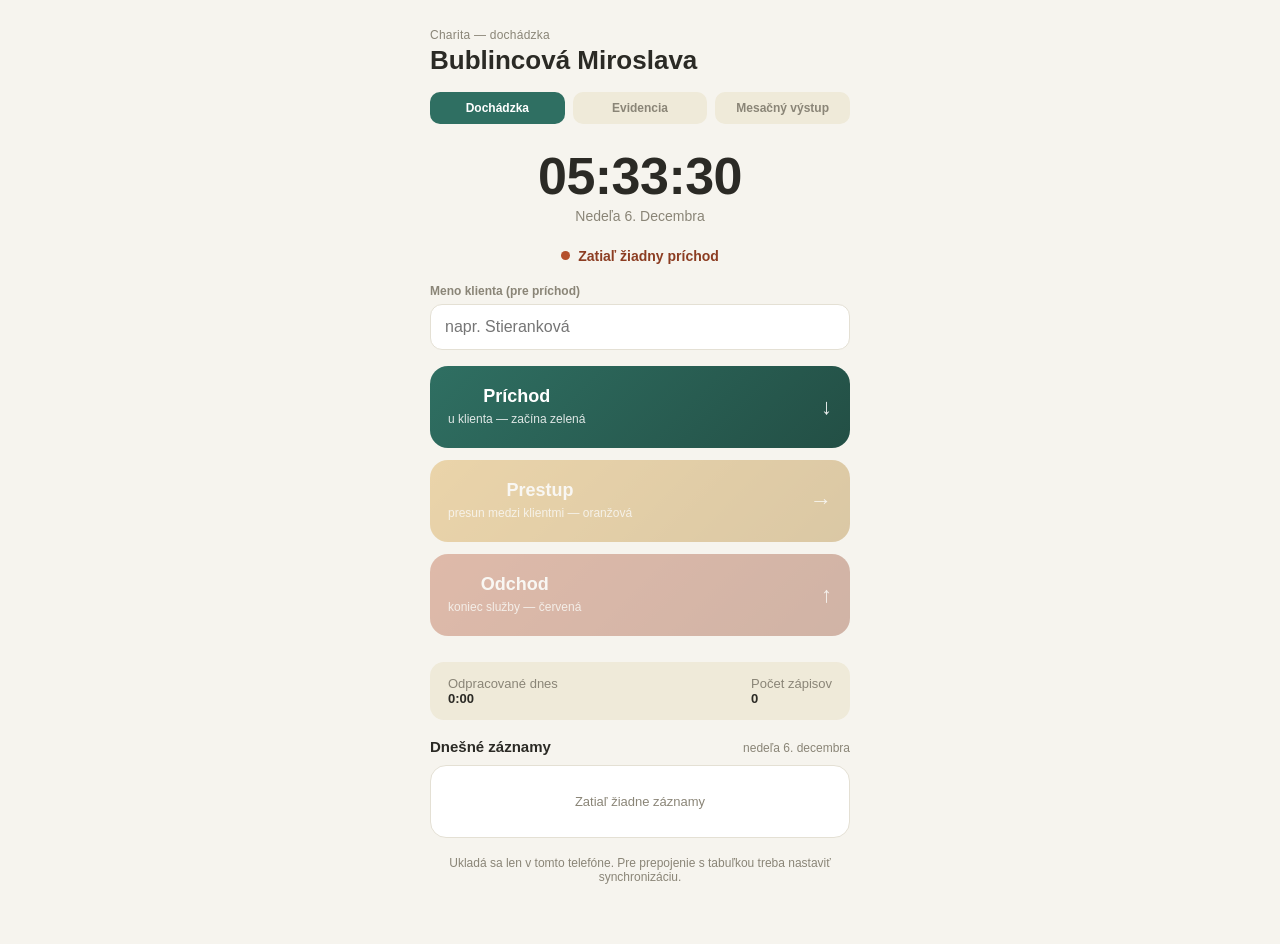
==== Aplikacie/dochadzka.html @ 50c6f322 "Add files via upload" ====
<!DOCTYPE html>
<html lang="sk">
<head>
<meta charset="UTF-8">
<meta name="viewport" content="width=device-width, initial-scale=1.0, viewport-fit=cover">
<title>Dochádzka — Bublincová Miroslava</title>
<style>
  :root{
    --bg: #F6F4EE;
    --card: #FFFFFF;
    --ink: #2B2A25;
    --muted: #8A8577;
    --line: #E4E0D4;
    --prichod: #2F6F62;
    --prichod-dark: #234F45;
    --prestup: #D69A2D;
    --prestup-dark: #A9781F;
    --odchod: #B4502C;
    --odchod-dark: #8C3D22;
    --pill: #EFEAD9;
  }
  * { box-sizing: border-box; }
  html, body {
    margin: 0; padding: 0;
    background: var(--bg);
    color: var(--ink);
    font-family: -apple-system, BlinkMacSystemFont, "Segoe UI", Roboto, Helvetica, Arial, sans-serif;
    -webkit-tap-highlight-color: transparent;
  }
  body { min-height: 100vh; display: flex; justify-content: center; padding: 0 0 40px; }
  .app { width: 100%; max-width: 460px; min-height: 100vh; padding: 28px 20px 20px; }

  .top { display: flex; flex-direction: column; gap: 4px; margin-bottom: 16px; }
  .top .label { font-size: 12px; letter-spacing: 0.02em; color: var(--muted); }
  .top .name { font-size: 26px; font-weight: 700; line-height: 1.15; }

  .nav { display:flex; gap:8px; margin-bottom:22px; }
  .nav a {
    flex:1; text-align:center; padding:9px 6px; border-radius:10px;
    background: var(--pill); font-size:12px; font-weight:700;
    color: var(--muted); text-decoration:none;
  }
  .nav a.active { background: var(--prichod); color:white; }

  .clock { text-align: center; margin: 6px 0 24px; }
  .clock .time { font-size: 52px; font-weight: 700; font-variant-numeric: tabular-nums; letter-spacing: -0.01em; }
  .clock .date { font-size: 14px; color: var(--muted); margin-top: 2px; text-transform: capitalize; }

  .status { display: flex; align-items: center; justify-content: center; gap: 8px; margin: 0 0 20px; }
  .status .dot { width: 9px; height: 9px; border-radius: 50%; background: var(--muted); }
  .status.in .dot { background: var(--prichod); }
  .status.presun .dot { background: var(--prestup); }
  .status.out .dot { background: var(--odchod); }
  .status .txt { font-size: 14px; color: var(--muted); font-weight: 600; }
  .status.in .txt { color: var(--prichod-dark); }
  .status.presun .txt { color: var(--prestup-dark); }
  .status.out .txt { color: var(--odchod-dark); }

  .klient-field { margin-bottom: 16px; }
  .klient-field label {
    display: block; font-size: 12px; color: var(--muted); font-weight: 600; margin-bottom: 6px;
  }
  .klient-field input {
    width: 100%; padding: 13px 14px; border-radius: 12px; border: 1px solid var(--line);
    background: var(--card); font-size: 16px; font-family: inherit; color: var(--ink);
  }

  .buttons { display: flex; flex-direction: column; gap: 12px; margin-bottom: 26px; }
  button.action {
    border: none; border-radius: 18px; padding: 20px 18px; font-size: 18px; font-weight: 700;
    color: white; display: flex; align-items: center; justify-content: space-between;
    cursor: pointer; transition: transform 0.08s ease, opacity 0.15s ease;
  }
  button.action:active { transform: scale(0.98); }
  button.action:disabled { opacity: 0.35; cursor: not-allowed; }
  button.action .sub { font-size: 12px; font-weight: 500; opacity: 0.85; }
  .btn-prichod { background: linear-gradient(135deg, var(--prichod), var(--prichod-dark)); }
  .btn-prestup { background: linear-gradient(135deg, var(--prestup), var(--prestup-dark)); }
  .btn-odchod  { background: linear-gradient(135deg, var(--odchod), var(--odchod-dark)); }
  button.action .arrow { font-size: 22px; opacity: 0.9; }

  .log-head { display: flex; justify-content: space-between; align-items: baseline; margin-bottom: 10px; }
  .log-head h2 { font-size: 15px; margin: 0; font-weight: 700; }
  .log-head .count { font-size: 12px; color: var(--muted); }
  .log-card { background: var(--card); border: 1px solid var(--line); border-radius: 16px; padding: 6px 16px; margin-bottom: 18px; }
  .entry { display: flex; align-items: center; justify-content: space-between; padding: 13px 0; border-bottom: 1px solid var(--line); font-size: 14px; gap: 10px; }
  .entry:last-child { border-bottom: none; }
  .entry .left { display: flex; align-items: center; gap: 10px; min-width: 0; }
  .entry .tag { font-size: 11px; font-weight: 700; padding: 3px 8px; border-radius: 999px; color: white; white-space: nowrap; }
  .entry .tag.p { background: var(--prichod); }
  .entry .tag.pr { background: var(--prestup); }
  .entry .tag.o { background: var(--odchod); }
  .entry .klient { overflow: hidden; text-overflow: ellipsis; white-space: nowrap; color: var(--ink); }
  .entry .t { font-variant-numeric: tabular-nums; font-weight: 600; white-space: nowrap; }
  .empty { padding: 22px 0; text-align: center; color: var(--muted); font-size: 13px; }

  .summary { display: flex; justify-content: space-between; background: var(--pill); border-radius: 14px; padding: 14px 18px; margin-bottom: 18px; font-size: 13px; }
  .summary .k { color: var(--muted); }
  .summary .v { font-weight: 700; font-variant-numeric: tabular-nums; }

  .sync { text-align: center; font-size: 12px; color: var(--muted); margin-top: 6px; }
</style>
</head>
<body>
<div class="app">

  <div class="top">
    <span class="label">Charita — dochádzka</span>
    <span class="name" id="nameDisplay">Bublincová Miroslava</span>
  </div>

  <div class="nav" id="navLinks"></div>

  <div class="clock">
    <div class="time" id="clockTime">--:--:--</div>
    <div class="date" id="clockDate">—</div>
  </div>

  <div class="status" id="statusPill">
    <span class="dot"></span>
    <span class="txt" id="statusTxt">Načítavam…</span>
  </div>

  <div class="klient-field">
    <label for="klientInput">Meno klienta (pre príchod)</label>
    <input type="text" id="klientInput" list="klientList" placeholder="napr. Stieranková">
    <datalist id="klientList"></datalist>
  </div>

  <div class="buttons">
    <button class="action btn-prichod" id="btnPrichod">
      <span>Príchod<br><span class="sub">u klienta — začína zelená</span></span>
      <span class="arrow">↓</span>
    </button>
    <button class="action btn-prestup" id="btnPrestup">
      <span>Prestup<br><span class="sub">presun medzi klientmi — oranžová</span></span>
      <span class="arrow">→</span>
    </button>
    <button class="action btn-odchod" id="btnOdchod">
      <span>Odchod<br><span class="sub">koniec služby — červená</span></span>
      <span class="arrow">↑</span>
    </button>
  </div>

  <div class="summary">
    <div><div class="k">Odpracované dnes</div><div class="v" id="sumWorked">0:00</div></div>
    <div><div class="k">Počet zápisov</div><div class="v" id="sumCount">0</div></div>
  </div>

  <div class="log-head">
    <h2>Dnešné záznamy</h2>
    <span class="count" id="logDateLabel"></span>
  </div>
  <div class="log-card" id="logCard">
    <div class="empty">Zatiaľ žiadne záznamy</div>
  </div>

  <div class="sync" id="syncNote">
    Ukladá sa len v tomto telefóne. Pre prepojenie s tabuľkou treba nastaviť synchronizáciu.
  </div>

</div>

<script>
  const DEFAULT_NAME = "Bublincová Miroslava";
  const params = new URLSearchParams(window.location.search);
  const NAME = params.get("meno") ? decodeURIComponent(params.get("meno")) : DEFAULT_NAME;
  document.title = "Dochádzka — " + NAME;
  document.getElementById("nameDisplay").textContent = NAME;

  const NAV_ITEMS = [
    { href: "dochadzka.html", label: "Dochádzka" },
    { href: "evidencia.html", label: "Evidencia" },
    { href: "mesacny-vystup.html", label: "Mesačný výstup" }
  ];
  document.getElementById("navLinks").innerHTML = NAV_ITEMS.map(item=>{
    const isActive = location.pathname.endsWith(item.href);
    return `<a class="${isActive ? 'active' : ''}" href="${item.href}?meno=${encodeURIComponent(NAME)}">${item.label}</a>`;
  }).join("");
  const STORAGE_KEY = "dochadzka_" + NAME.replace(/\s+/g, "_");
  const SYNC_URL = "";

  function todayKey(d = new Date()) { return d.toISOString().slice(0,10); }
  function pad(n){ return n.toString().padStart(2,"0"); }
  function fmtTime(d){ return pad(d.getHours())+":"+pad(d.getMinutes())+":"+pad(d.getSeconds()); }
  function fmtDateLabel(d){ return d.toLocaleDateString("sk-SK", { weekday: "long", day: "numeric", month: "long" }); }

  function loadAll(){ try { return JSON.parse(localStorage.getItem(STORAGE_KEY)) || {}; } catch(e){ return {}; } }
  function saveAll(data){ localStorage.setItem(STORAGE_KEY, JSON.stringify(data)); }
  function todaysEntries(){ const all = loadAll(); return all[todayKey()] || []; }

  function addEntry(type, klient){
    const all = loadAll();
    const key = todayKey();
    if(!all[key]) all[key] = [];
    const now = new Date();
    const entry = { type, time: now.toISOString() };
    if(klient) entry.klient = klient;
    all[key].push(entry);
    saveAll(all);
    maybeSync(entry);
    render();
    refreshKlientList();
  }

  function maybeSync(entry){
    if(!SYNC_URL) return;
    fetch(SYNC_URL, {
      method: "POST", mode: "no-cors",
      headers: { "Content-Type": "application/json" },
      body: JSON.stringify({ meno: NAME, typ: entry.type, cas: entry.time, klient: entry.klient || "" })
    }).catch(()=>{});
  }

  function lastEntry(){
    const entries = todaysEntries();
    return entries.length ? entries[entries.length-1] : null;
  }
  function statusState(){
    const last = lastEntry();
    if(!last) return "out";
    if(last.type === "odchod") return "out";
    return last.type; // "prichod" | "prestup"
  }

  function computeWorkedMs(entries){
    // Celý čas od prvého príchodu po posledný odchod sa počíta ako pracovný fond
    // (vrátane prestupov medzi klientmi).
    if(!entries.length) return 0;
    const first = new Date(entries[0].time);
    const last = entries[entries.length-1];
    const end = last.type === "odchod" ? new Date(last.time) : new Date();
    return end - first;
  }
  function fmtDuration(ms){
    const totalMin = Math.floor(ms/60000);
    return Math.floor(totalMin/60) + ":" + pad(totalMin % 60);
  }

  function refreshKlientList(){
    const all = loadAll();
    const names = new Set();
    Object.values(all).forEach(dayEntries => {
      dayEntries.forEach(e => { if(e.klient) names.add(e.klient); });
    });
    document.getElementById("klientList").innerHTML =
      Array.from(names).sort().map(n => `<option value="${n}"></option>`).join("");
  }

  function render(){
    const entries = todaysEntries();
    const state = statusState();
    const pill = document.getElementById("statusPill");
    const txt = document.getElementById("statusTxt");
    const btnIn = document.getElementById("btnPrichod");
    const btnPr = document.getElementById("btnPrestup");
    const btnOut = document.getElementById("btnOdchod");

    pill.classList.remove("in","out","presun");

    if(state === "prichod"){
      pill.classList.add("in");
      const last = lastEntry();
      txt.textContent = "U klienta" + (last && last.klient ? " — " + last.klient : "");
      btnIn.disabled = true;
      btnPr.disabled = false;
      btnOut.disabled = false;
    } else if(state === "prestup"){
      pill.classList.add("presun");
      txt.textContent = "Presun medzi klientmi";
      btnIn.disabled = false;
      btnPr.disabled = true;
      btnOut.disabled = false;
    } else {
      pill.classList.add("out");
      txt.textContent = entries.length ? "Mimo služby" : "Zatiaľ žiadny príchod";
      btnIn.disabled = false;
      btnPr.disabled = true;
      btnOut.disabled = true;
    }

    const logCard = document.getElementById("logCard");
    if(entries.length === 0){
      logCard.innerHTML = '<div class="empty">Zatiaľ žiadne záznamy</div>';
    } else {
      logCard.innerHTML = entries.slice().reverse().map(e=>{
        const t = new Date(e.time);
        const tagClass = e.type === "prichod" ? "p" : (e.type === "prestup" ? "pr" : "o");
        const tagLabel = e.type === "prichod" ? "PRÍCHOD" : (e.type === "prestup" ? "PRESUN" : "ODCHOD");
        return `<div class="entry">
          <div class="left">
            <span class="tag ${tagClass}">${tagLabel}</span>
            ${e.klient ? `<span class="klient">${e.klient}</span>` : ""}
          </div>
          <span class="t">${fmtTime(t)}</span>
        </div>`;
      }).join("");
    }

    document.getElementById("sumCount").textContent = entries.length;
    document.getElementById("sumWorked").textContent = fmtDuration(computeWorkedMs(entries));
    document.getElementById("logDateLabel").textContent = fmtDateLabel(new Date());
  }

  document.getElementById("btnPrichod").addEventListener("click", ()=>{
    const input = document.getElementById("klientInput");
    const klient = input.value.trim();
    if(!klient){ alert("Zadaj meno klienta, ku ktorému ideš."); input.focus(); return; }
    addEntry("prichod", klient);
    input.value = "";
  });
  document.getElementById("btnPrestup").addEventListener("click", ()=> addEntry("prestup"));
  document.getElementById("btnOdchod").addEventListener("click", ()=> addEntry("odchod"));

  function tickClock(){
    const now = new Date();
    document.getElementById("clockTime").textContent = fmtTime(now);
    document.getElementById("clockDate").textContent = fmtDateLabel(now);
  }
  setInterval(()=>{ tickClock(); render(); }, 1000);
  tickClock();
  refreshKlientList();
  render();
</script>
</body>
</html>
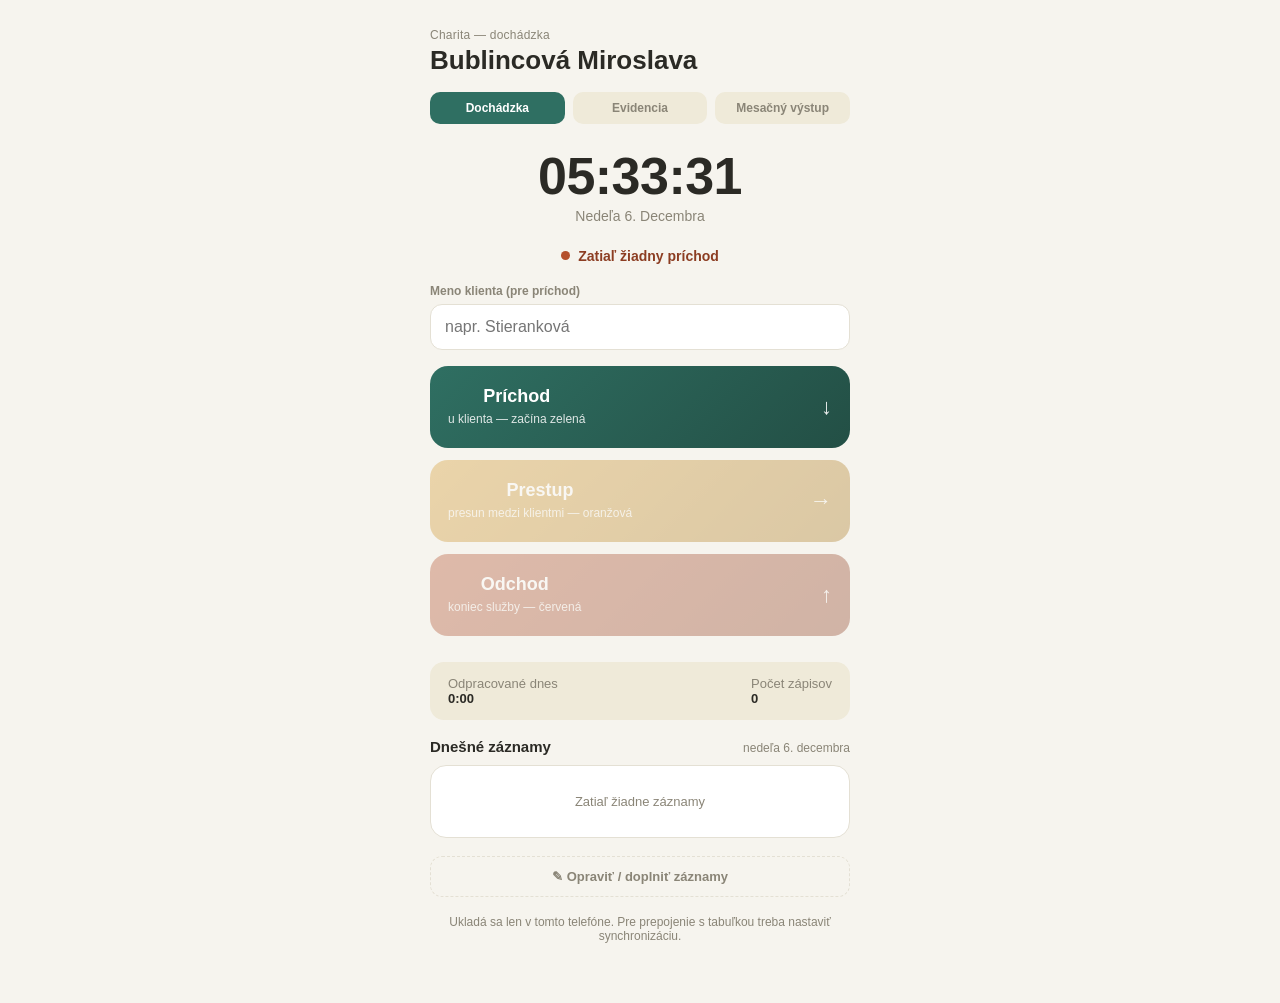
==== commit 216358f8: "Add files via upload" ====
--- a/Aplikacie/dochadzka.html
+++ b/Aplikacie/dochadzka.html
@@ -99,6 +99,19 @@
   .summary .v { font-weight: 700; font-variant-numeric: tabular-nums; }
 
   .sync { text-align: center; font-size: 12px; color: var(--muted); margin-top: 6px; }
+  .edit-toggle { width:100%; padding:12px; border-radius:12px; border:1px dashed var(--line); background:transparent; color:var(--muted); font-size:13px; font-weight:600; font-family:inherit; cursor:pointer; margin-bottom:12px; }
+  .edit-panel { background:var(--card); border:1px solid var(--line); border-radius:16px; padding:14px 16px; margin-bottom:18px; }
+  .edit-panel input, .edit-panel select { padding:9px 10px; border-radius:10px; border:1px solid var(--line); background:var(--card); font-size:15px; font-family:inherit; color:var(--ink); }
+  .edit-lbl { display:block; font-size:12px; color:var(--muted); font-weight:600; margin-bottom:6px; }
+  #editDate { width:100%; margin-bottom:8px; }
+  .edit-row { display:grid; grid-template-columns:1fr 1fr auto; gap:6px; padding:10px 0; border-bottom:1px solid var(--line); }
+  .edit-row .er-klient { grid-column:1 / -1; }
+  .er-del { border:none; background:var(--pill); color:var(--odchod-dark); border-radius:10px; padding:0 12px; font-size:16px; cursor:pointer; }
+  .edit-add { margin:12px 0; background:none; border:none; color:var(--prichod-dark); font-weight:700; font-size:14px; cursor:pointer; padding:0; font-family:inherit; }
+  .edit-actions { display:flex; gap:8px; }
+  .edit-actions button { flex:1; padding:12px; border-radius:12px; border:none; font-weight:700; font-size:14px; font-family:inherit; cursor:pointer; }
+  .edit-save { background:var(--prichod); color:white; }
+  .edit-cancel { background:var(--pill); color:var(--muted); }
 </style>
 </head>
 <body>
@@ -154,6 +167,17 @@
   <div class="log-card" id="logCard">
     <div class="empty">Zatiaľ žiadne záznamy</div>
   </div>
+  <button type="button" class="edit-toggle" id="btnEditToggle">✎ Opraviť / doplniť záznamy</button>
+  <div class="edit-panel" id="editPanel" hidden>
+    <label class="edit-lbl" for="editDate">Deň</label>
+    <input type="date" id="editDate">
+    <div id="editRows"></div>
+    <button type="button" class="edit-add" id="btnEditAdd">+ Pridať záznam</button>
+    <div class="edit-actions">
+      <button type="button" class="edit-save" id="btnEditSave">Uložiť zmeny</button>
+      <button type="button" class="edit-cancel" id="btnEditCancel">Zrušiť</button>
+    </div>
+  </div>
 
   <div class="sync" id="syncNote">
     Ukladá sa len v tomto telefóne. Pre prepojenie s tabuľkou treba nastaviť synchronizáciu.
@@ -223,14 +247,21 @@
     return last.type; // "prichod" | "prestup"
   }
 
-  function computeWorkedMs(entries){
-    // Celý čas od prvého príchodu po posledný odchod sa počíta ako pracovný fond
-    // (vrátane prestupov medzi klientmi).
-    if(!entries.length) return 0;
-    const first = new Date(entries[0].time);
-    const last = entries[entries.length-1];
-    const end = last.type === "odchod" ? new Date(last.time) : new Date();
-    return end - first;
+    function computeWorkedMs(entries, dateKey){
+    // Ráta sa od príchodu po odchod. Presun medzi klientmi sa ráta,
+    // čas po odchode (až do ďalšieho príchodu) sa neráta.
+    let total = 0, start = null;
+    for(const e of entries){
+      const t = new Date(e.time);
+      if(e.type === "prichod" && start === null) start = t;
+      if(e.type === "odchod" && start !== null){ total += t - start; start = null; }
+    }
+    if(start !== null){
+      const last = new Date(entries[entries.length-1].time);
+      const isToday = !dateKey || dateKey === new Date().toISOString().slice(0,10);
+      total += (isToday ? new Date() : last) - start;
+    }
+    return total;
   }
   function fmtDuration(ms){
     const totalMin = Math.floor(ms/60000);
@@ -311,6 +342,93 @@
   });
   document.getElementById("btnPrestup").addEventListener("click", ()=> addEntry("prestup"));
   document.getElementById("btnOdchod").addEventListener("click", ()=> addEntry("odchod"));
+  // ===== OPRAVY ZÁZNAMOV =====
+  const editPanel = document.getElementById("editPanel");
+  const editDate  = document.getElementById("editDate");
+  const editRows  = document.getElementById("editRows");
+
+  function hhmm(iso){ const d = new Date(iso); return pad(d.getHours())+":"+pad(d.getMinutes()); }
+
+  function rowHtml(e){
+    const t = e.time ? hhmm(e.time) : "";
+    const sel = v => e.type === v ? "selected" : "";
+    return `<div class="edit-row">
+      <select class="er-type">
+        <option value="prichod" ${sel("prichod")}>Príchod</option>
+        <option value="prestup" ${sel("prestup")}>Presun</option>
+        <option value="odchod" ${sel("odchod")}>Odchod</option>
+      </select>
+      <input type="time" class="er-time" value="${t}">
+      <button type="button" class="er-del" title="Zmazať">✕</button>
+      <input type="text" class="er-klient" list="klientList" placeholder="klient" value="${e.klient || ""}">
+    </div>`;
+  }
+
+  function loadEditDay(){
+    const entries = loadAll()[editDate.value] || [];
+    editRows.innerHTML = entries.length
+      ? entries.map(rowHtml).join("")
+      : '<div class="empty">V tento deň nie sú záznamy</div>';
+  }
+
+    function pinOk(){
+    const pin = prompt("Zadaj PIN pre opravy:");
+    if(pin === null) return false;
+    if(Number(pin.trim()) * 7 + 1234 === 633894) return true;
+    alert("Nesprávny PIN.");
+    return false;
+  }
+
+  document.getElementById("btnEditToggle").addEventListener("click", ()=>{
+    if(editPanel.hidden){
+      if(!pinOk()) return;
+      editDate.value = todayKey();
+      loadEditDay();
+      editPanel.hidden = false;
+    } else {
+      editPanel.hidden = true;
+    }
+  });
+  editDate.addEventListener("change", loadEditDay);
+
+  document.getElementById("btnEditAdd").addEventListener("click", ()=>{
+    const empty = editRows.querySelector(".empty");
+    if(empty) empty.remove();
+    editRows.insertAdjacentHTML("beforeend", rowHtml({ type: "prichod", time: "" }));
+  });
+
+  editRows.addEventListener("click", ev=>{
+    if(ev.target.classList.contains("er-del") && confirm("Naozaj zmazať tento záznam?")){
+      ev.target.closest(".edit-row").remove();
+    }
+  });
+
+  document.getElementById("btnEditSave").addEventListener("click", ()=>{
+    const day = editDate.value;
+    if(!day){ alert("Vyber deň."); return; }
+    const list = [];
+    for(const r of editRows.querySelectorAll(".edit-row")){
+      const type = r.querySelector(".er-type").value;
+      const time = r.querySelector(".er-time").value;
+      const klient = r.querySelector(".er-klient").value.trim();
+      if(!time){ alert("Každý záznam musí mať čas."); return; }
+      if(type === "prichod" && !klient){ alert("Pri príchode zadaj klienta."); return; }
+      const e = { type, time: new Date(day + "T" + time).toISOString() };
+      if(klient) e.klient = klient;
+      list.push(e);
+    }
+    list.sort((a,b)=> a.time.localeCompare(b.time));
+    const all = loadAll();
+    if(list.length) all[day] = list; else delete all[day];
+    saveAll(all);
+    render();
+    refreshKlientList();
+    editPanel.hidden = true;
+    alert("Uložené.");
+  });
+
+  document.getElementById("btnEditCancel").addEventListener("click", ()=>{ editPanel.hidden = true; });
+
 
   function tickClock(){
     const now = new Date();
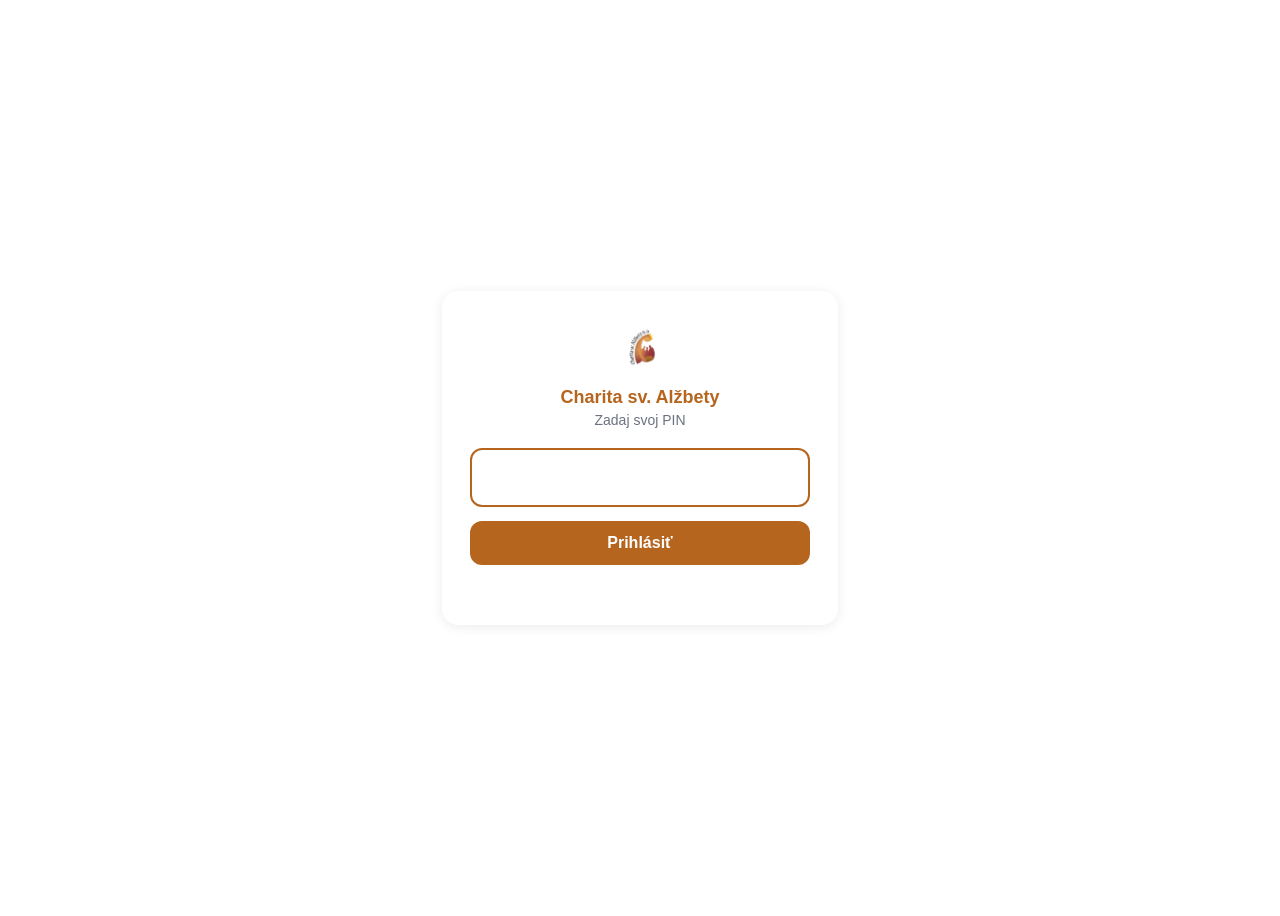
==== commit 79b6a647: "Add files via upload" ====
--- a/Aplikacie/dochadzka.html
+++ b/Aplikacie/dochadzka.html
@@ -185,6 +185,7 @@
 
 </div>
 
+<script src="spojenie.js"></script>
 <script>
   const DEFAULT_NAME = "Bublincová Miroslava";
   const params = new URLSearchParams(window.location.search);
@@ -204,7 +205,7 @@
   const STORAGE_KEY = "dochadzka_" + NAME.replace(/\s+/g, "_");
   const SYNC_URL = "";
 
-  function todayKey(d = new Date()) { return d.toISOString().slice(0,10); }
+  function todayKey(d = new Date()) { return localKey(d); }
   function pad(n){ return n.toString().padStart(2,"0"); }
   function fmtTime(d){ return pad(d.getHours())+":"+pad(d.getMinutes())+":"+pad(d.getSeconds()); }
   function fmtDateLabel(d){ return d.toLocaleDateString("sk-SK", { weekday: "long", day: "numeric", month: "long" }); }
@@ -218,11 +219,16 @@
     const key = todayKey();
     if(!all[key]) all[key] = [];
     const now = new Date();
-    const entry = { type, time: now.toISOString() };
+    const entry = { id: noveId(), type, time: now.toISOString() };
+    if(!klient && type !== "prichod"){
+      // odchod / prestup: meno klienta z posledného príchodu
+      const p = all[key].filter(e => e.type === "prichod").pop();
+      if(p && p.klient) klient = p.klient;
+    }
     if(klient) entry.klient = klient;
     all[key].push(entry);
     saveAll(all);
-    maybeSync(entry);
+    Spoj.odosli(NAME, Object.assign({ datum: key }, entry));
     render();
     refreshKlientList();
   }
@@ -258,7 +264,7 @@
     }
     if(start !== null){
       const last = new Date(entries[entries.length-1].time);
-      const isToday = !dateKey || dateKey === new Date().toISOString().slice(0,10);
+      const isToday = !dateKey || dateKey === localKey();
       total += (isToday ? new Date() : last) - start;
     }
     return total;
@@ -352,7 +358,7 @@
   function rowHtml(e){
     const t = e.time ? hhmm(e.time) : "";
     const sel = v => e.type === v ? "selected" : "";
-    return `<div class="edit-row">
+    return `<div class="edit-row" data-id="${e.id || ""}">
       <select class="er-type">
         <option value="prichod" ${sel("prichod")}>Príchod</option>
         <option value="prestup" ${sel("prestup")}>Presun</option>
@@ -372,10 +378,8 @@
   }
 
     function pinOk(){
-    const pin = prompt("Zadaj PIN pre opravy:");
-    if(pin === null) return false;
-    if(Number(pin.trim()) * 7 + 1234 === 633894) return true;
-    alert("Nesprávny PIN.");
+    if(Spoj.jeVeduca()) return true;
+    alert("Opravy môže robiť len vedúca.");
     return false;
   }
 
@@ -413,18 +417,20 @@
       const klient = r.querySelector(".er-klient").value.trim();
       if(!time){ alert("Každý záznam musí mať čas."); return; }
       if(type === "prichod" && !klient){ alert("Pri príchode zadaj klienta."); return; }
-      const e = { type, time: new Date(day + "T" + time).toISOString() };
+      const e = { id: r.dataset.id || noveId(), type, time: new Date(day + "T" + time).toISOString() };
       if(klient) e.klient = klient;
       list.push(e);
     }
     list.sort((a,b)=> a.time.localeCompare(b.time));
-    const all = loadAll();
-    if(list.length) all[day] = list; else delete all[day];
-    saveAll(all);
-    render();
-    refreshKlientList();
-    editPanel.hidden = true;
-    alert("Uložené.");
+    Spoj.nahradDen(NAME, day, list).then(()=>{
+      const all = loadAll();
+      if(list.length) all[day] = list; else delete all[day];
+      saveAll(all);
+      render();
+      refreshKlientList();
+      editPanel.hidden = true;
+      alert("Uložené do tabuľky.");
+    }).catch(err => alert("Nepodarilo sa uložiť: " + err.message));
   });
 
   document.getElementById("btnEditCancel").addEventListener("click", ()=>{ editPanel.hidden = true; });
@@ -439,6 +445,19 @@
   tickClock();
   refreshKlientList();
   render();
+  Spoj.stav("Načítavam z tabuľky…");
+  (async function(){
+    try {
+      await Spoj.login();
+      if(!Spoj.jeVeduca()) document.getElementById("btnEditToggle").style.display = "none";
+      await Spoj.stiahniZaznamy(NAME, STORAGE_KEY);
+      refreshKlientList();
+      render();
+      await Spoj.odosliFrontu();
+    } catch(e){
+      Spoj.stav("Nepodarilo sa spojiť – zobrazujem uložené v telefóne.", true);
+    }
+  })();
 </script>
 </body>
 </html>
